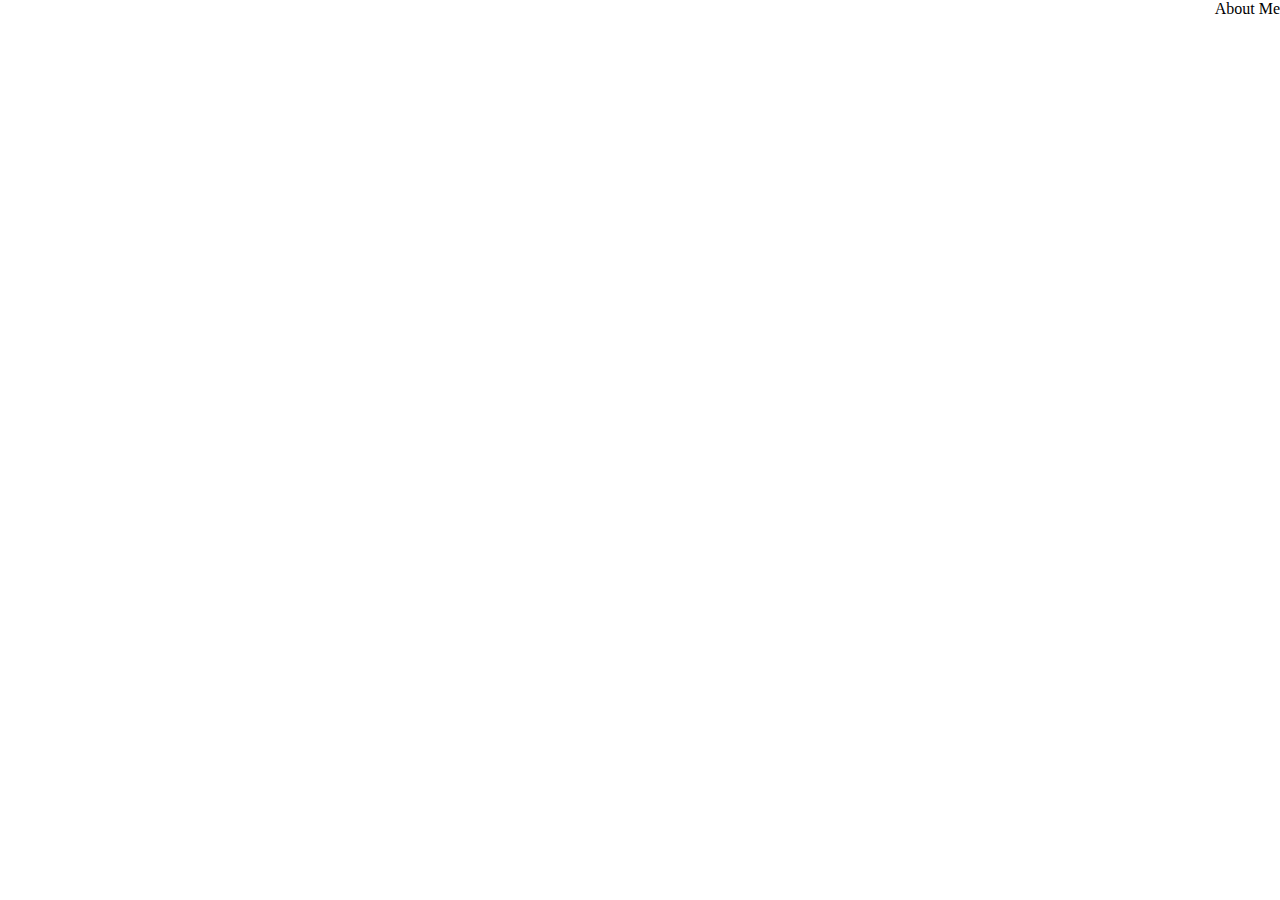
==== about-me.html @ 2d152780 "first commit" ====
<!DOCTYPE html>
<html lang="en">
<head>
    <meta charset="UTF-8">
    <meta http-equiv="X-UA-Compatible" content="IE=edge">
    <meta name="viewport" content="width=device-width, initial-scale=1.0">
    <title>About Me</title>
    <link rel="stylesheet" href="style.css">
</head>
<body>
    About Me
</body>
</html>
---- style.css ----
body {
    margin: 0;
    display: flex;
    justify-content: flex-end;
    height: 100vh;
}
.header {
    text-align: left;
    padding-left: 35px;
    font-size: 45px;
    padding-top: 50px;
}

.redirect-links {
    text-align: left;
}

.link-container {
    display: block;
    font-size: 35px;
    margin: 25px 0;
    padding: 15px 10px;
    border: 3px solid #ccc;
    text-decoration: none;
    color: #333;
    padding-right: 75px;
}
.link-container:hover {
    background-color: #f5f5f5;
}

.skills {
    font-size: 35px;
    position: absolute;
    bottom: 0;
    right: 0;
    margin: 20px;
    padding: 10px;
    border: 1px solid #ccc;
    background-color: #f5f5f5;
}

.linked-github-container {
    position: fixed;
    bottom: 0;
    left: 0;
    padding: 20px;
}

.linked-github {
    display: flex;
    flex-direction: column;
    align-items: flex-end;
}

.linked-github a {
    margin: 10px 0;
}

.linked-github img {
    max-width: 100px; /* Adjust the size as needed */
    height: auto;
}
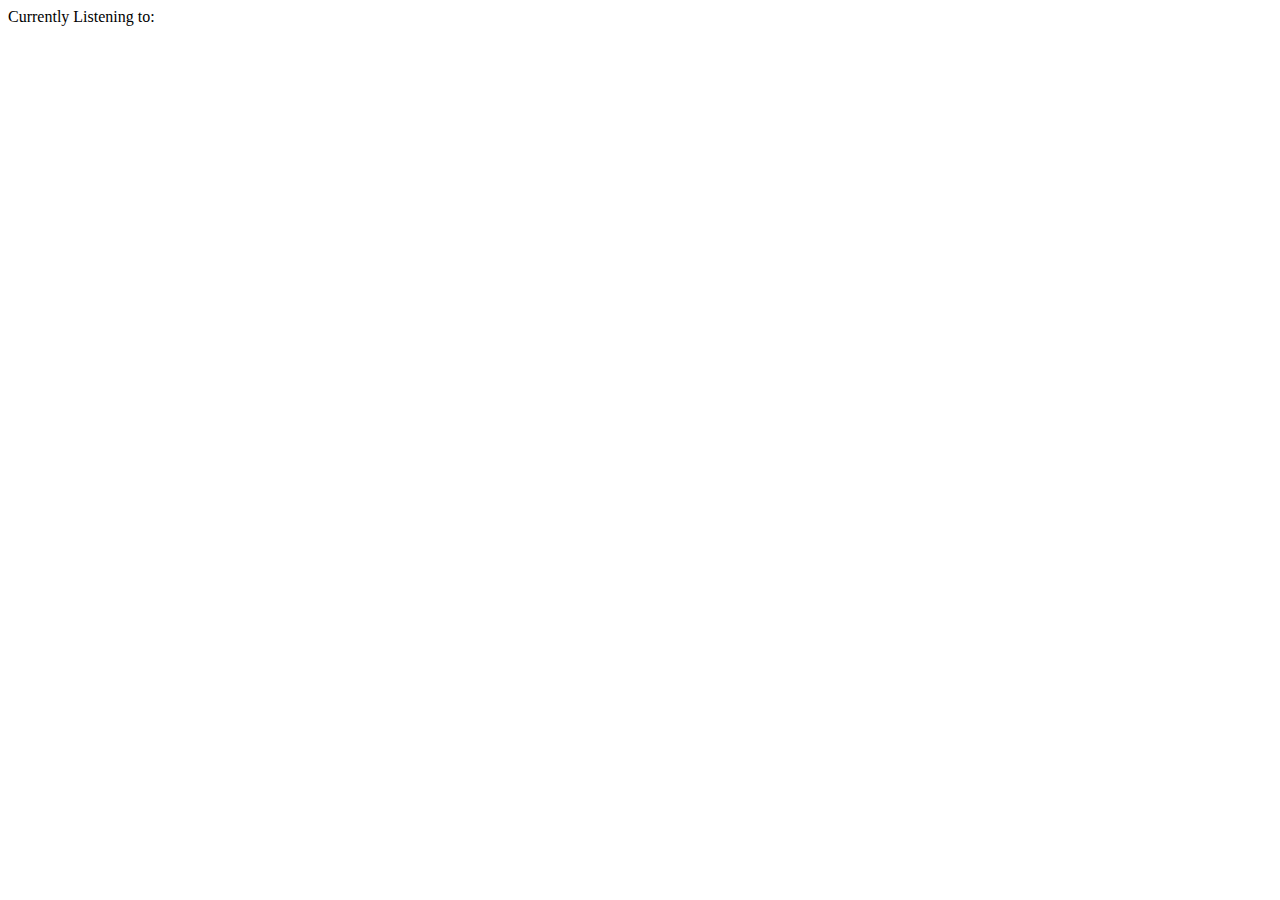
==== commit 9ba3511a: "more" ====
--- a/about-me.html
+++ b/about-me.html
@@ -1,13 +1,16 @@
+<!-- about-me.html -->
 <!DOCTYPE html>
 <html lang="en">
 <head>
     <meta charset="UTF-8">
-    <meta http-equiv="X-UA-Compatible" content="IE=edge">
     <meta name="viewport" content="width=device-width, initial-scale=1.0">
     <title>About Me</title>
-    <link rel="stylesheet" href="style.css">
+    <script src="spotify.js"></script>
 </head>
 <body>
-    About Me
+    <div id="current-song">
+        Currently Listening to:
+        
+    </div>
 </body>
-</html>+</html>
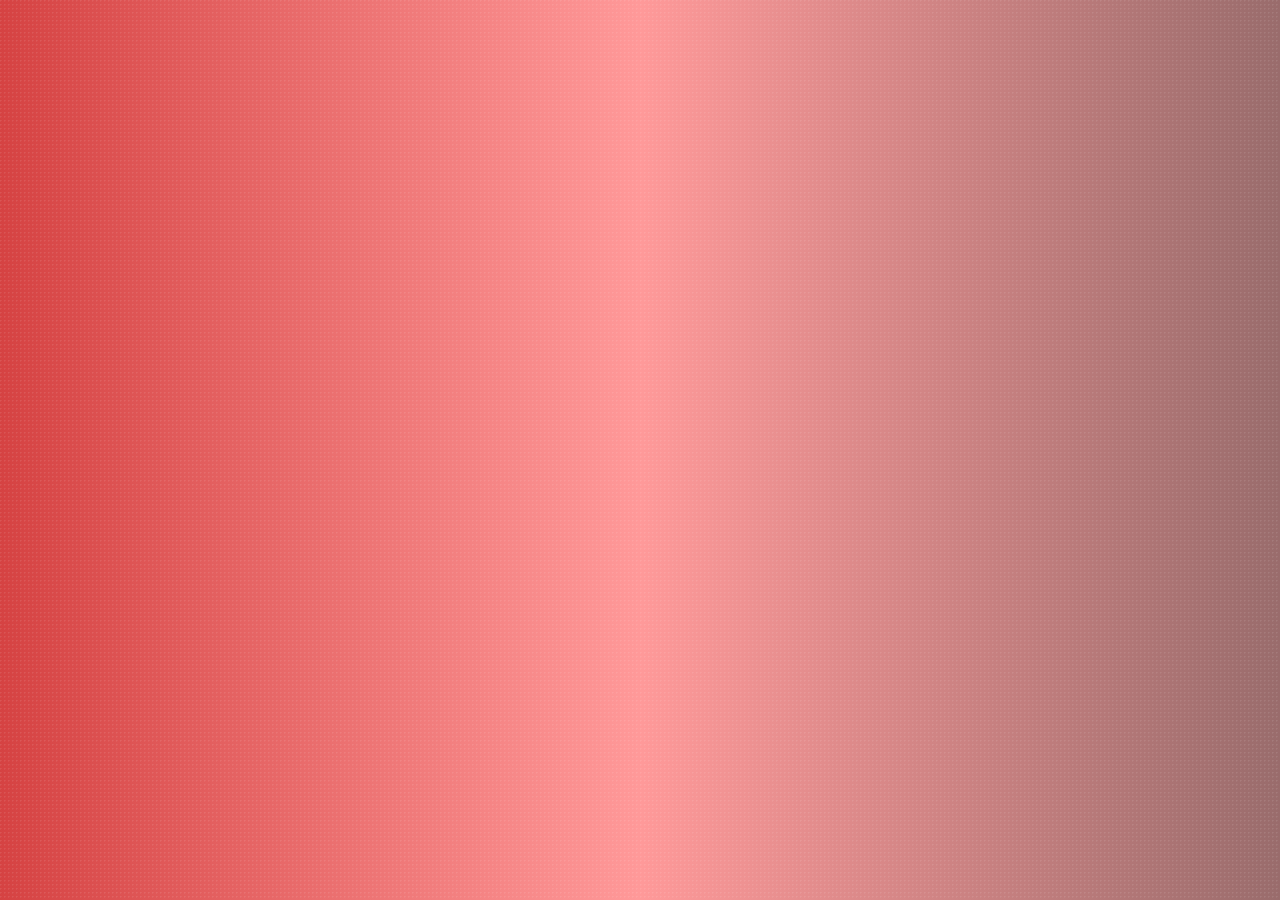
==== commit 94300f5d: "info-start" ====
--- a/about-me.html
+++ b/about-me.html
@@ -1,16 +1,18 @@
 <!-- about-me.html -->
 <!DOCTYPE html>
 <html lang="en">
+
 <head>
     <meta charset="UTF-8">
     <meta name="viewport" content="width=device-width, initial-scale=1.0">
     <title>About Me</title>
-    <script src="spotify.js"></script>
+    <link rel="icon" type="image/x-icon" href="/Icons/information-button.png">
+    <link rel="stylesheet" href="style.css">
+    <script src="app.js"></script>
 </head>
+
 <body>
-    <div id="current-song">
-        Currently Listening to:
-        
-    </div>
+
 </body>
-</html>
+
+</html>--- a/style.css
+++ b/style.css
@@ -0,0 +1,266 @@
+@import url('https://fonts.googleapis.com/css2?family=Libre+Franklin:wght@100&display=swap');
+
+body {
+    margin: 0;
+    display: flex;
+    justify-content: center;
+    align-items: flex-start;
+    flex-direction: column;
+    height: 100vh;
+    background-color: #f0f0f0;
+    color: rgb(1, 1, 1);
+    transition: background-color .5s ease;
+    position: relative;
+    background:
+        radial-gradient(circle at 3% 3%, rgba(255, 255, 255, 0.1) 1px, transparent 2px),
+        linear-gradient(90deg, rgba(203, 19, 19, 0.8), rgba(255, 0, 0, 0.4), rgba(128, 71, 71, 0.8));
+    background-size: 4px 4px, cover;
+}
+
+.night-theme {
+    background-color: #333;
+    color: #f0f0f0;
+}
+
+#theme-toggle {
+    width: 50px;
+    height: 50px;
+    background: none;
+    border: none;
+    cursor: pointer;
+    padding: 0;
+    position: absolute;
+    top: 12px;
+    right: 10px;
+    margin-right: 15px;
+}
+
+#theme-toggle img {
+    width: 100%;
+    height: 100%;
+}
+
+.redirect-links {
+    position: absolute;
+    top: 18px;
+    right: 100px;
+    font-size: 32px;
+    letter-spacing: 2px;
+    color: white;
+    /* Default text color */
+}
+
+.redirect-links a {
+    color: black;
+    text-decoration: none;
+    margin-right: 20px;
+}
+
+.redirect-links :hover {
+    text-decoration: underline;
+}
+
+.link-container {
+    text-decoration: none;
+}
+
+.aj-task :hover {
+    text-decoration: underline;
+}
+
+.night-theme .redirect-links {
+    color: white;
+}
+
+.header {
+    font-size: 60px;
+    margin-top: -200px;
+    margin-left: 75px;
+    margin-right: auto;
+    max-width: 1150px;
+    letter-spacing: 3px;
+}
+
+.aj-task {
+    position: absolute;
+    top: 18px;
+    left: 25px;
+    font-size: 32px;
+    letter-spacing: 2px;
+    text-decoration: none !important;
+}
+
+.header .wave-hand {
+    display: inline-block;
+    animation: wave 2s infinite;
+}
+
+@keyframes wave {
+
+    0%,
+    100% {
+        transform: translateY(0);
+    }
+
+    50% {
+        transform: translateY(-10px);
+    }
+}
+
+form {
+    width: 100%;
+    max-width: 650px;
+}
+
+.sub-form {
+    width: 100%;
+    height: 100vh;
+    display: flex;
+    justify-content: center;
+    align-items: center
+}
+.input-name,
+.input-email,
+.input-message {
+    position: relative;
+    margin-bottom: 60px;
+    text-align: center;
+}
+
+.input-email label {
+    margin-top: -12px;
+}
+
+.input-name label {
+    background-color: transparent;
+    margin-left: -28px;
+    margin-top: -12px;
+}
+
+.input-message label {
+    background-color: transparent;
+    margin-left: 50px;
+    margin-top: -22px;
+}
+
+label {
+    position: absolute;
+    top: -18px;
+    left: 42%;
+    background-color: white;
+    padding: 0 5px;
+    font-size: 25px;
+    color: rgb(4, 4, 4);
+    margin: 0px;
+    transform: translateX(-50%);
+    transition: transform 0.2s ease-out, font-size 0.2s ease-out;
+}
+
+
+input {
+    width: 100%;
+    padding: 10px;
+    border: 1px solid rgb(128, 128, 128);
+    border-radius: 15px;
+    font-size: 15px;
+    transition: border-color 0.2s ease-out;
+}
+
+input:focus {
+    outline: none;
+    border-color: #007bff;
+}
+
+input:focus+label,
+input:not(:placeholder-shown)+label {
+    transform: translateY(-16px);
+    font-size: 25px;
+    background-color: rgba(255, 255, 255, 0);
+    padding: 0 5px;
+}
+
+.button {
+    align-items: center;
+    background-color: #000000;
+    border: 0;
+    border-radius: 100px;
+    box-sizing: border-box;
+    color: #ffffff;
+    cursor: pointer;
+    display: inline-flex;
+    font-family: 'Libre Franklin', sans-serif;
+    font-size: 20px;
+    font-weight: 600;
+    justify-content: center;
+    line-height: 20px;
+    max-width: 480px;
+    min-height: 40px;
+    min-width: 0px;
+    overflow: hidden;
+    padding: 0px;
+    padding-left: 20px;
+    padding-right: 20px;
+    text-align: center;
+    touch-action: manipulation;
+    transition: background-color 0.167s cubic-bezier(0.4, 0, 0.2, 1) 0s, box-shadow 0.167s cubic-bezier(0.4, 0, 0.2, 1) 0s, color 0.167s cubic-bezier(0.4, 0, 0.2, 1) 0s;
+    user-select: none;
+    -webkit-user-select: none;
+    margin: 0 auto;
+    display: block;
+    margin-bottom: -20px;
+}
+
+.button:hover,
+.button:focus {
+    background-color: #077cf1;
+    color: #ffffff;
+}
+
+.button:active {
+    background: #077cf1;
+    color: rgb(255, 255, 255, .7);
+}
+
+.button:disabled {
+    cursor: not-allowed;
+    background: rgba(0, 0, 0, .08);
+    color: rgba(0, 0, 0, .3);
+}
+
+.socials {
+    position: fixed;
+    bottom: 15px;
+    left: 50%;
+    transform: translateX(-50%);
+}
+
+.socials a {
+    display: inline-block;
+    margin: 0 10px;
+}
+
+.socials img {
+    border-radius: 0%;
+}
+
+
+.input-message textarea {
+    width: 100%;
+    padding: 10px;
+    border: 1px solid rgb(128, 128, 128);
+    border-radius: 15px;
+    font-size: 15px;
+    transition: border-color 0.2s ease-out;
+    resize: vertical;
+}
+
+.email-text {
+    font-size: 25px;
+    position: fixed;
+    left: 50px;
+}
+
+.container-text {
+    margin: 0 auto;
+    margin-top: 30px;
+}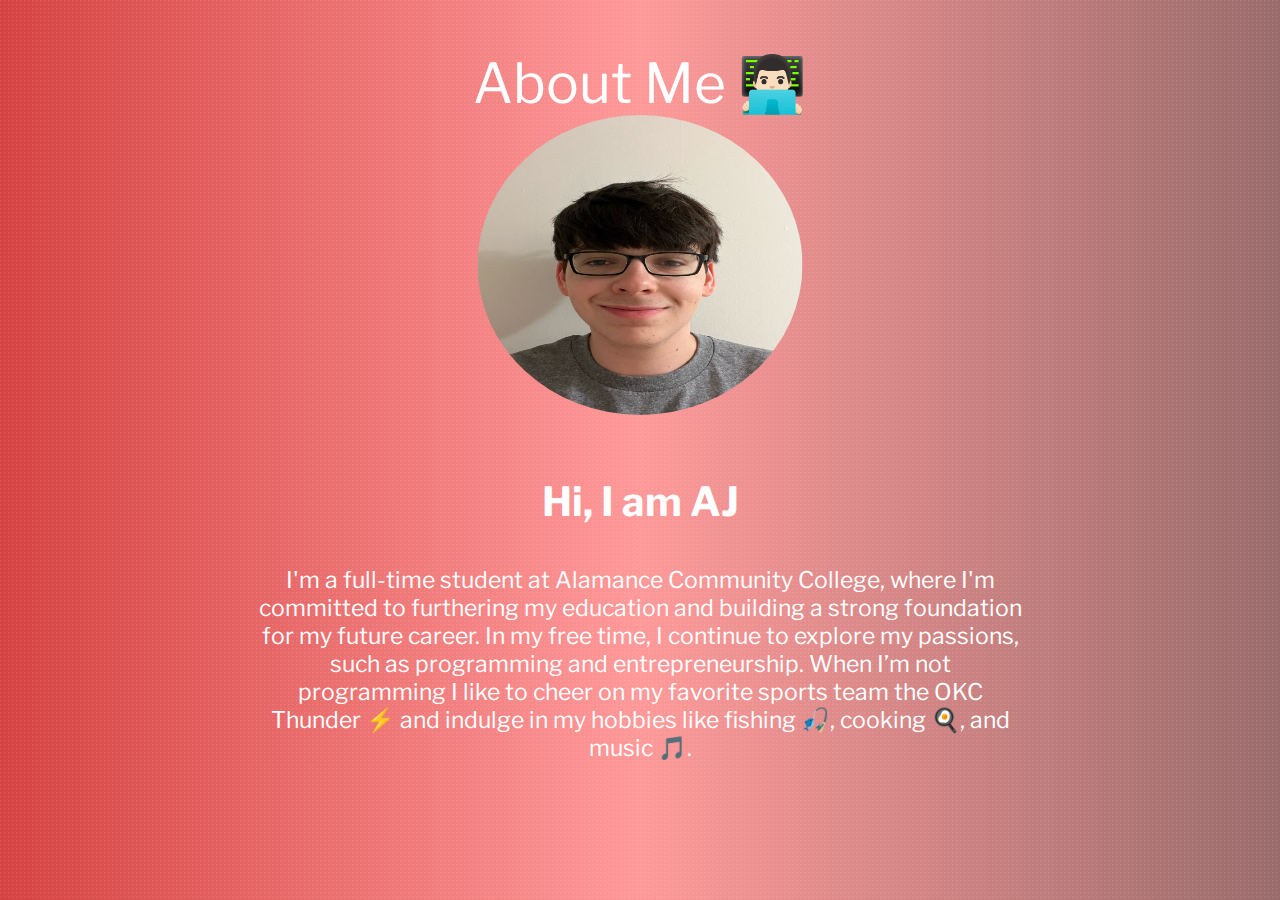
==== commit 4a48469c: "about me section and more fixes" ====
--- a/about-me.html
+++ b/about-me.html
@@ -12,7 +12,24 @@
 </head>
 
 <body>
+    <div class="my-pic">
+        <img src="/Icons/selfie-git.jpeg" alt="selfie" class="profile-pic">
+    </div>
 
+    <div class="header-container">
+        About Me 👨🏻‍💻
+    </div>
+
+    <div class="container">
+        <div class="box">
+            <h3>Hi, I am AJ</h3>
+            <p>I'm a full-time student at Alamance Community College, where I'm committed to furthering my education and
+                building a strong foundation for my future career. In my free time, I continue to explore my passions,
+                such as programming and entrepreneurship. When I’m not programming I like to cheer on my favorite sports
+                team the OKC Thunder ⚡ and indulge in my hobbies like fishing 🎣, cooking 🍳, and music 🎵. </p>
+        </div>
+    </div>
 </body>
 
+
 </html>--- a/style.css
+++ b/style.css
@@ -1,6 +1,7 @@
 @import url('https://fonts.googleapis.com/css2?family=Libre+Franklin:wght@100&display=swap');
 
 body {
+    font-family: 'Libre Franklin', sans-serif;
     margin: 0;
     display: flex;
     justify-content: center;
@@ -9,12 +10,22 @@
     height: 100vh;
     background-color: #f0f0f0;
     color: rgb(1, 1, 1);
-    transition: background-color .5s ease;
+    transition: background-color 0.5s ease;
     position: relative;
     background:
         radial-gradient(circle at 3% 3%, rgba(255, 255, 255, 0.1) 1px, transparent 2px),
         linear-gradient(90deg, rgba(203, 19, 19, 0.8), rgba(255, 0, 0, 0.4), rgba(128, 71, 71, 0.8));
     background-size: 4px 4px, cover;
+}
+
+.background-radial {
+    background-image: radial-gradient(circle at 3% 3%, rgba(255, 255, 255, 0.1) 1px, transparent 2px);
+    background-size: 4px 4px;
+}
+
+.background-linear {
+    background-image: linear-gradient(90deg, rgba(203, 19, 19, 0.8), rgba(255, 0, 0, 0.4), rgba(128, 71, 71, 0.8));
+    background-size: cover;
 }
 
 .night-theme {
@@ -47,25 +58,20 @@
     font-size: 32px;
     letter-spacing: 2px;
     color: white;
-    /* Default text color */
 }
 
 .redirect-links a {
-    color: black;
+    color: white;
     text-decoration: none;
     margin-right: 20px;
 }
 
-.redirect-links :hover {
+.redirect-links a:hover {
     text-decoration: underline;
 }
 
 .link-container {
     text-decoration: none;
-}
-
-.aj-task :hover {
-    text-decoration: underline;
 }
 
 .night-theme .redirect-links {
@@ -79,16 +85,24 @@
     margin-right: auto;
     max-width: 1150px;
     letter-spacing: 3px;
-}
-
-.aj-task {
+    color: white;
+}
+
+.aj-task a {
     position: absolute;
     top: 18px;
     left: 25px;
     font-size: 32px;
     letter-spacing: 2px;
-    text-decoration: none !important;
-}
+    text-decoration: none;
+    color: white;
+    transition: text-decoration 0.2s ease;
+}
+
+.aj-task a:hover {
+    text-decoration: underline;
+}
+
 
 .header .wave-hand {
     display: inline-block;
@@ -114,11 +128,12 @@
 
 .sub-form {
     width: 100%;
-    height: 100vh;
+    height: 85vh;
     display: flex;
     justify-content: center;
-    align-items: center
-}
+    align-items: center;
+}
+
 .input-name,
 .input-email,
 .input-message {
@@ -129,18 +144,21 @@
 
 .input-email label {
     margin-top: -12px;
+    color: white;
 }
 
 .input-name label {
     background-color: transparent;
     margin-left: -28px;
     margin-top: -12px;
+    color: white;
 }
 
 .input-message label {
     background-color: transparent;
     margin-left: 50px;
     margin-top: -22px;
+    color: white;
 }
 
 label {
@@ -155,7 +173,6 @@
     transform: translateX(-50%);
     transition: transform 0.2s ease-out, font-size 0.2s ease-out;
 }
-
 
 input {
     width: 100%;
@@ -205,9 +222,16 @@
     transition: background-color 0.167s cubic-bezier(0.4, 0, 0.2, 1) 0s, box-shadow 0.167s cubic-bezier(0.4, 0, 0.2, 1) 0s, color 0.167s cubic-bezier(0.4, 0, 0.2, 1) 0s;
     user-select: none;
     -webkit-user-select: none;
-    margin: 0 auto;
+    margin: 0;
+    margin: 0 auto;
+    margin-bottom: -20px;
+}
+
+.center-button {
     display: block;
-    margin-bottom: -20px;
+    margin: 0 auto;
+    text-align: center;
+    margin-bottom: 75px;
 }
 
 .button:hover,
@@ -218,13 +242,13 @@
 
 .button:active {
     background: #077cf1;
-    color: rgb(255, 255, 255, .7);
+    color: rgba(255, 255, 255, 0.7);
 }
 
 .button:disabled {
     cursor: not-allowed;
-    background: rgba(0, 0, 0, .08);
-    color: rgba(0, 0, 0, .3);
+    background: rgba(0, 0, 0, 0.08);
+    color: rgba(0, 0, 0, 0.3);
 }
 
 .socials {
@@ -242,7 +266,6 @@
 .socials img {
     border-radius: 0%;
 }
-
 
 .input-message textarea {
     width: 100%;
@@ -258,9 +281,92 @@
     font-size: 25px;
     position: fixed;
     left: 50px;
+    color: white;
 }
 
 .container-text {
     margin: 0 auto;
     margin-top: 30px;
+}
+
+.top-container {
+    color: white;
+}
+
+.header-container {
+    font-size: 55px;
+    color: white;
+    font-family: 'Libre Franklin', sans-serif;
+    margin: 0 auto;
+    margin-top: 80px;
+}
+
+.box {
+    width: 80%;
+    margin-top: -200px;
+    height: 50%;
+    padding: 20px;
+    float: left;
+}
+
+.box {
+    width: 80%;
+    margin-top: 40px;
+    height: 50%;
+    padding: 20px;
+    float: left;
+}
+
+.container {
+    display: flex;
+    margin: 250px auto;
+    justify-content: center;
+    height: 100vh;
+    width: 75%;
+    font-size: 23px;
+    font-family: 'Libre Franklin', sans-serif;
+    color: white;
+}
+
+
+.box.right {
+    float: right;
+}
+
+.box {
+    width: 80%;
+    margin-top: 50px;
+    height: 50%;
+    padding: 20px;
+    float: left;
+    text-align: center;
+}
+
+.container {
+    display: flex;
+    margin-bottom: 125px;
+    justify-content: center;
+    height: 100vh;
+    width: 75%;
+}
+
+
+.profile-pic {
+    border-radius: 50%;
+    width: 325px;
+    height: 300px;
+    display: block;
+    margin: 0 auto;
+    margin-top: 115px;
+    position: absolute;
+    top: 0;
+    left: 50%;
+    transform: translateX(-50%);
+    z-index: 1;
+}
+
+h3 {
+    font-size: 40px;
+    font-family: 'Libre Franklin', sans-serif;
+    color: white;
 }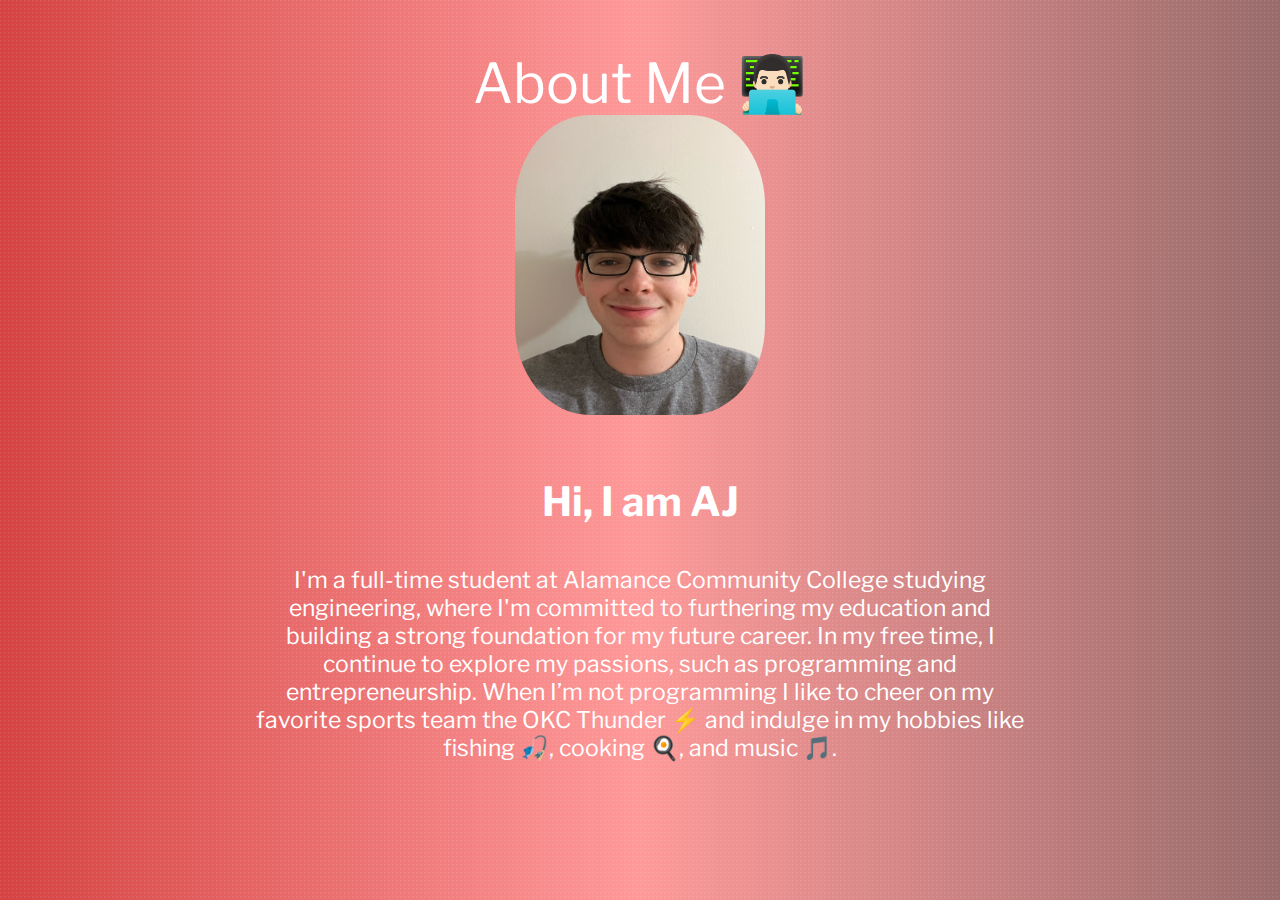
==== commit cc8d6331: "fix" ====
--- a/about-me.html
+++ b/about-me.html
@@ -23,7 +23,7 @@
     <div class="container">
         <div class="box">
             <h3>Hi, I am AJ</h3>
-            <p>I'm a full-time student at Alamance Community College, where I'm committed to furthering my education and
+            <p>I'm a full-time student at Alamance Community College studying engineering, where I'm committed to furthering my education and
                 building a strong foundation for my future career. In my free time, I continue to explore my passions,
                 such as programming and entrepreneurship. When I’m not programming I like to cheer on my favorite sports
                 team the OKC Thunder ⚡ and indulge in my hobbies like fishing 🎣, cooking 🍳, and music 🎵. </p>
--- a/style.css
+++ b/style.css
@@ -352,8 +352,8 @@
 
 
 .profile-pic {
-    border-radius: 50%;
-    width: 325px;
+    border-radius: 30%;
+    width: 250px;
     height: 300px;
     display: block;
     margin: 0 auto;
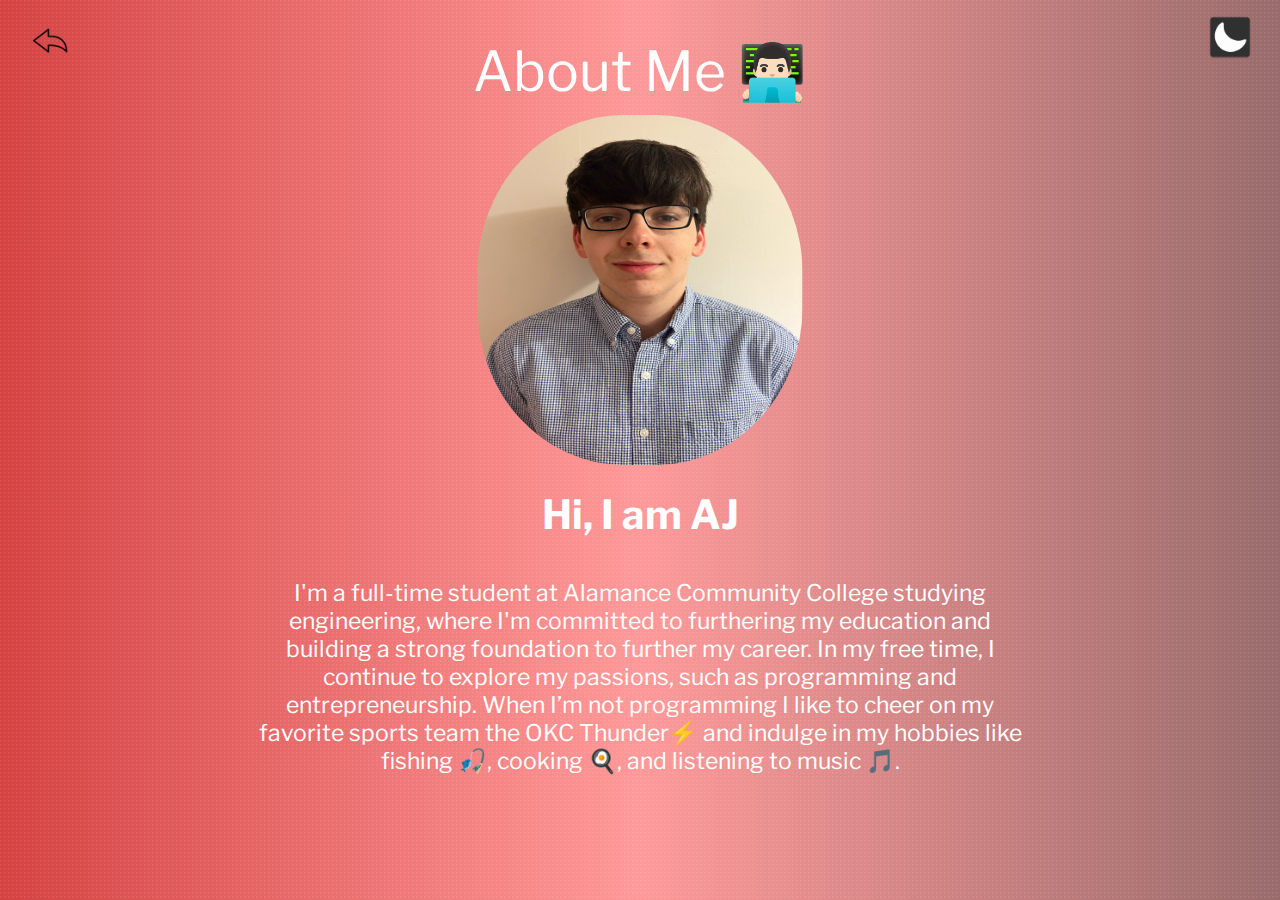
==== commit a21703b8: "final changes" ====
--- a/about-me.html
+++ b/about-me.html
@@ -1,4 +1,3 @@
-<!-- about-me.html -->
 <!DOCTYPE html>
 <html lang="en">
 
@@ -12,8 +11,20 @@
 </head>
 
 <body>
+    <div class="return-but">
+        <a href="index.html" class="link-return">
+            <img id="button-return" src="/Icons/return-button-png-31.png" alt="return button" width="80" height="80">
+        </a>
+    </div>
+
+
+
+    <div id="theme-toggle">
+        <img id="theme-icon" src="/Icons/5ea56758df7bd.png" alt="dark">
+    </div>
+
     <div class="my-pic">
-        <img src="/Icons/selfie-git.jpeg" alt="selfie" class="profile-pic">
+        <img src="/Icons/selfie.jpeg" alt="selfie" class="profile-pic">
     </div>
 
     <div class="header-container">
@@ -23,13 +34,14 @@
     <div class="container">
         <div class="box">
             <h3>Hi, I am AJ</h3>
-            <p>I'm a full-time student at Alamance Community College studying engineering, where I'm committed to furthering my education and
-                building a strong foundation for my future career. In my free time, I continue to explore my passions,
+            <p>I'm a full-time student at Alamance Community College studying engineering, where I'm committed to
+                furthering my education and building a strong foundation to further my career. In my free time, I
+                continue to explore my passions,
                 such as programming and entrepreneurship. When I’m not programming I like to cheer on my favorite sports
-                team the OKC Thunder ⚡ and indulge in my hobbies like fishing 🎣, cooking 🍳, and music 🎵. </p>
+                team the OKC Thunder⚡ and indulge in my hobbies like fishing 🎣, cooking 🍳, and listening to music 🎵.
+            </p>
         </div>
     </div>
 </body>
 
-
 </html>--- a/style.css
+++ b/style.css
@@ -319,7 +319,7 @@
 
 .container {
     display: flex;
-    margin: 250px auto;
+    margin: 275px auto;
     justify-content: center;
     height: 100vh;
     width: 75%;
@@ -352,9 +352,9 @@
 
 
 .profile-pic {
-    border-radius: 30%;
-    width: 250px;
-    height: 300px;
+    border-radius: 45%;
+    width: 325px;
+    height: 350px;
     display: block;
     margin: 0 auto;
     margin-top: 115px;
@@ -369,4 +369,15 @@
     font-size: 40px;
     font-family: 'Libre Franklin', sans-serif;
     color: white;
+}
+
+.return-but {
+    position: absolute;
+    top: 5px;
+    left: 15px;
+}
+
+.return-but img {
+    width: 70px;
+    height: 70px;
 }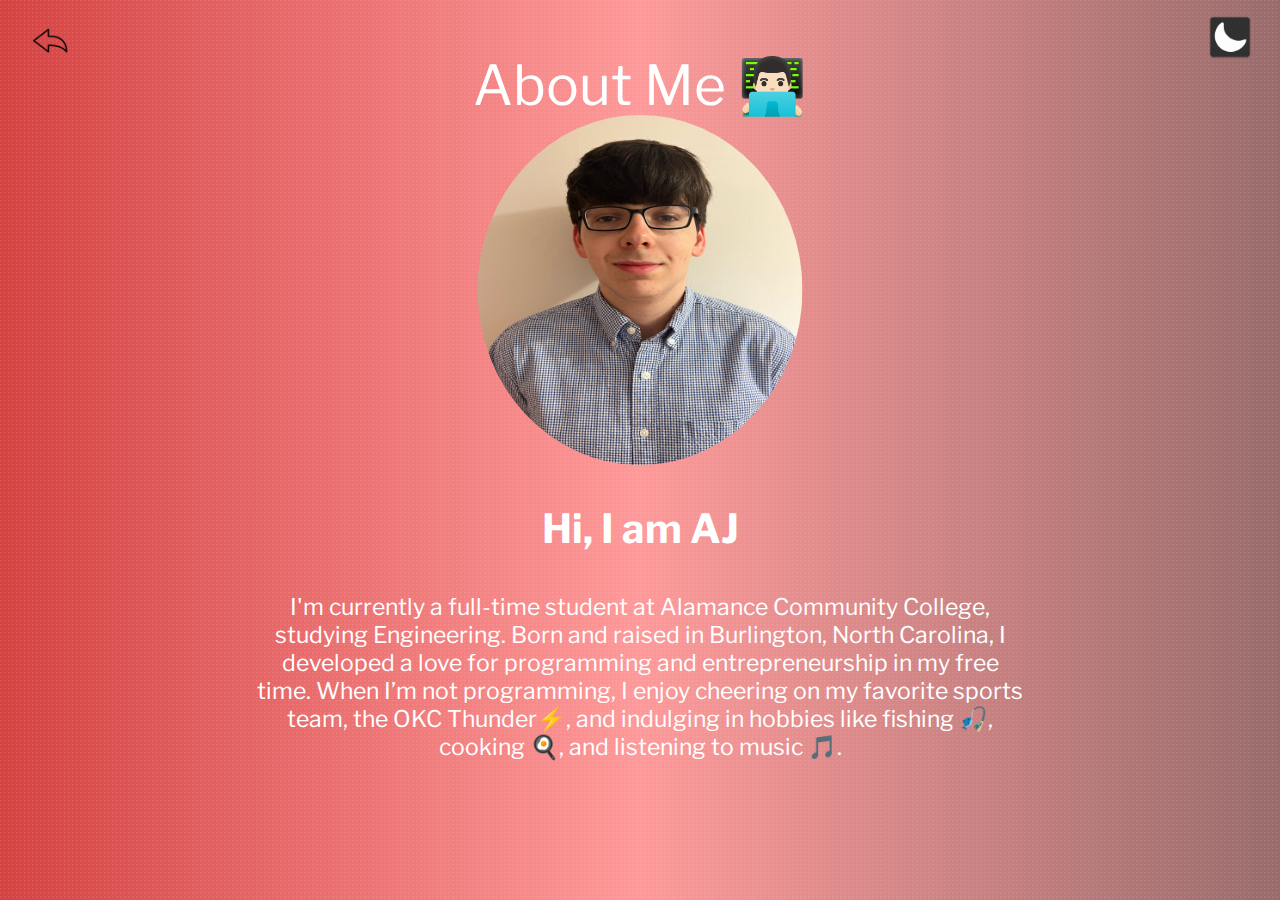
==== commit 89a5346d: "bio-pic-fix" ====
--- a/about-me.html
+++ b/about-me.html
@@ -34,12 +34,10 @@
     <div class="container">
         <div class="box">
             <h3>Hi, I am AJ</h3>
-            <p>I'm a full-time student at Alamance Community College studying engineering, where I'm committed to
-                furthering my education and building a strong foundation to further my career. In my free time, I
-                continue to explore my passions,
-                such as programming and entrepreneurship. When I’m not programming I like to cheer on my favorite sports
-                team the OKC Thunder⚡ and indulge in my hobbies like fishing 🎣, cooking 🍳, and listening to music 🎵.
-            </p>
+            <p>I'm currently a full-time student at Alamance Community College, studying Engineering. Born and raised in
+                Burlington, North Carolina, I developed a love for programming and entrepreneurship in my free time.
+                When I’m not programming, I enjoy cheering on my favorite sports team, the OKC Thunder⚡, and indulging
+                in hobbies like fishing 🎣, cooking 🍳, and listening to music 🎵.</p>
         </div>
     </div>
 </body>
--- a/style.css
+++ b/style.css
@@ -352,7 +352,7 @@
 
 
 .profile-pic {
-    border-radius: 45%;
+    border-radius: 50%;
     width: 325px;
     height: 350px;
     display: block;
